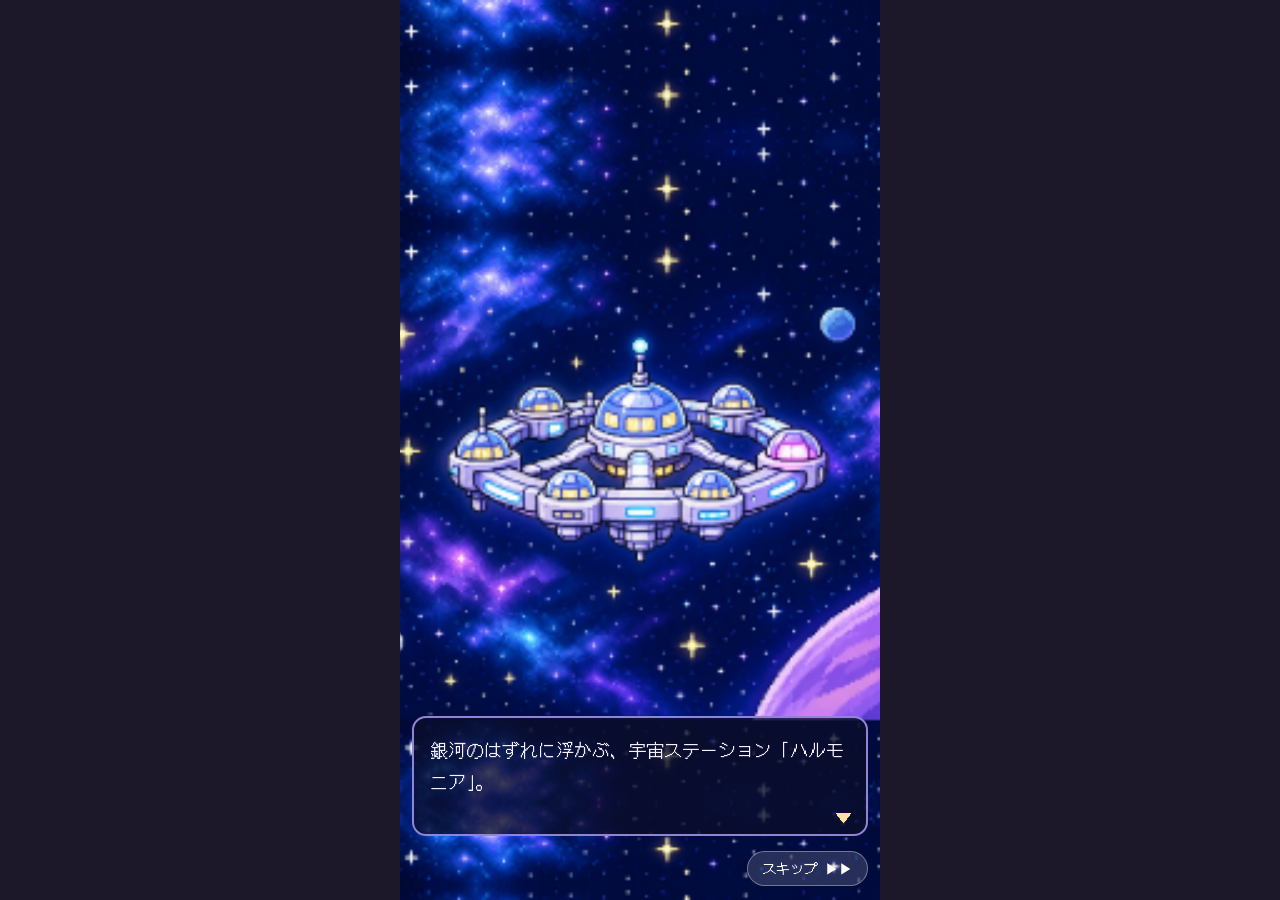
==== index.html @ c20d3474 "テストプレイの感想を反映：聞く候補ボタン、はじめての説明、文字サイズ切りかえ、ミケの割りこみを減らす、プルルの「ひと月前」を回収、真実の前に手がかりをふりかえる、エピソードに気づく合図とカルテ表示 C" ====
<!DOCTYPE html>
<html lang="ja">
<head>
<meta charset="UTF-8">
<meta name="viewport" content="width=device-width, initial-scale=1, viewport-fit=cover, interactive-widget=resizes-content">
<meta name="theme-color" content="#2b2340">
<meta name="apple-mobile-web-app-capable" content="yes">
<title>こころ診療所 ～ささやきカルテ～</title>
<meta name="description" content="宇宙ステーションの心療クリニックで、悩みをかかえた宇宙人の患者さんと、自分の言葉で会話して「隠している真実」を探すドット絵アドベンチャー。">
<meta property="og:type" content="website">
<meta property="og:url" content="https://shuheiyam89.github.io/kokoro-clinic/">
<meta property="og:title" content="こころ診療所 ～ささやきカルテ～">
<meta property="og:description" content="宇宙ステーションの心療クリニックで、悩みをかかえた宇宙人の患者さんと、自分の言葉で会話して「隠している真実」を探すドット絵アドベンチャー。">
<meta property="og:image" content="https://shuheiyam89.github.io/kokoro-clinic/img/share.png">
<meta name="twitter:card" content="summary_large_image">
<script>
// 古い版がブラウザに残っていたら、最新版を読み直す
(function () {
  var V = '36'; window.V = V;
  fetch('version.txt?t=' + Date.now(), { cache: 'no-store' }).then(function (r) { return r.text(); }).then(function (v) {
    v = v.trim();
    if (v && v !== V && sessionStorage.getItem('kokoro_reload') !== v) {
      sessionStorage.setItem('kokoro_reload', v);
      location.replace(location.pathname + '?v=' + v);
    }
  }).catch(function () {});
})();
</script>
<link rel="preconnect" href="https://fonts.googleapis.com">
<link href="https://fonts.googleapis.com/css2?family=DotGothic16&display=swap" rel="stylesheet">
<link rel="stylesheet" href="css/style.css?v=36">
</head>
<body>
<div id="app">

  <!-- タイトル -->
  <section id="scr-title" class="screen">
    <div class="title-art"><canvas id="cv-title"></canvas></div>
    <div class="title-box">
      <p class="title-sub">宇宙ステーションの</p>
      <h1><img class="logo" src="img/logo.png?v=36" alt="こころ診療所 ～ささやきカルテ～"></h1>
      <button class="btn big" id="btn-start">はじめる</button>
      <div class="title-links">
        <button class="btn ghost" id="btn-howto">あそびかた</button>
        <button class="btn ghost" id="btn-opening">オープニング</button>
        <button class="btn ghost music-btn">🎵 BGM</button>
        <button class="btn ghost" id="btn-records">🏆 記録</button>
        <button class="btn ghost" id="btn-feedback">📝 感想</button>
        <button class="btn ghost" id="btn-font">🔠 文字：ふつう</button>
      </div>
    </div>
  </section>

  <!-- オープニング -->
  <section id="scr-opening" class="screen active">
    <canvas id="cv-op"></canvas>
    <button class="skip" id="btn-skip">スキップ ▶▶</button>
    <div class="op-box" id="op-box"><canvas id="cv-op-nurse" width="168" height="168"></canvas><p id="op-text"></p><span class="op-next">▼</span></div>
  </section>

  <!-- 予約リスト -->
  <section id="scr-select" class="screen">
    <header class="bar"><button class="icon" id="btn-sel-back">←</button><h2>本日の予約</h2><button class="icon" id="btn-records2">🏆</button><button class="icon music-btn small">🎵</button></header>
    <p class="sel-lead">あなたはカウンセラー。今日も、悩みをかかえたお客様がやってくる。</p>
    <ul id="patient-list"></ul>
  </section>

  <!-- 診察 -->
  <section id="scr-session" class="screen">
    <header class="bar">
      <button class="icon" id="btn-quit">←</button>
      <div class="who"><b id="s-name"></b><small id="s-species"></small></div>
      <div class="meters" id="s-meters" title="タップで説明">
        <div class="mrow"><span class="lbl">信頼度</span><div class="trust" id="s-trust" aria-label="信頼度"></div></div>
        <div class="mrow"><span class="lbl">怒り</span><div class="anger" id="s-anger" aria-label="怒りメーター"><span class="ico">💢</span><span class="gauge"><i id="s-anger-fill"></i></span></div></div>
      </div>
    </header>
    <div class="stage">
      <canvas id="cv-scene"></canvas>
      <div class="phase-tag" id="phase-tag"></div>
      <div class="toast" id="toast"></div>
    </div>
    <div class="dialog" id="dialog">
      <div class="nametag" id="d-name"></div>
      <canvas id="cv-nurse" width="168" height="168"></canvas>
      <p id="d-text"></p>
      <span class="next" id="d-next">▼</span>
    </div>
    <div class="tools">
      <button class="tool" id="btn-karte">📋 カルテ<i id="karte-badge"></i></button>
      <button class="tool" id="btn-log">💬 ログ</button>
      <button class="tool hint" id="btn-hint" disabled>💡 ヒント</button>
      <button class="tool music-btn small">🎵</button>
    </div>
    <div class="chips" id="chips"></div>
    <form class="inputbar" id="form">
      <input id="inp" type="text" autocomplete="off" enterkeyhint="send" placeholder="（会話を聞いています…）" maxlength="80">
      <button class="btn send" id="btn-send" type="submit">送信</button>
    </form>
  </section>

  <!-- モーダル -->
  <div class="modal" id="modal"><div class="sheet"><div id="modal-body"></div><button class="btn" id="modal-close">とじる</button></div></div>

</div>
<script src="js/data-patients.js?v=36"></script>
<script src="js/data-flow.js?v=36"></script><script src="js/data-stage2.js?v=36"></script>
<script src="js/engine.js?v=36"></script>
<script src="js/story.js?v=36"></script>
<script src="js/ai.js?v=36"></script>
<script src="js/audio.js?v=36"></script>
<script src="js/pixel.js?v=36"></script>
<script src="js/paywall.js?v=36"></script>
<script src="js/ui.js?v=36"></script>
</body>
</html>
---- css/style.css ----
* { box-sizing: border-box; -webkit-tap-highlight-color: transparent; }
html, body { margin: 0; height: 100%; background: #1c1729; overflow: hidden; }
body { font-family: 'DotGothic16', 'Hiragino Kaku Gothic ProN', 'Yu Gothic', sans-serif; color: #fff8ec; }
#app { position: relative; max-width: 480px; margin: 0 auto; height: var(--app-h, 100dvh); background: #2b2340; overflow: hidden; }
canvas { display: block; }

.screen { position: absolute; inset: 0; display: none; flex-direction: column; padding-bottom: env(safe-area-inset-bottom); }
.screen.active { display: flex; }

.btn { font: inherit; border: 0; border-radius: 10px; padding: 12px 18px; background: #f3b660; color: #3a2414; font-size: 17px; box-shadow: 0 4px 0 #b57a33; cursor: pointer; }
.btn:active { transform: translateY(3px); box-shadow: 0 1px 0 #b57a33; }
.btn.big { font-size: 22px; padding: 14px 40px; }
.btn.ghost { background: transparent; color: #f6dcb6; box-shadow: none; text-decoration: underline; }
.btn:disabled { opacity: .45; }

/* タイトル */
.title-art { flex: 1; display: flex; align-items: flex-end; justify-content: center; overflow: hidden; }
.title-art canvas { width: 100%; }
.title-box { text-align: center; padding: 18px 16px 34px; background: linear-gradient(#2b2340, #3a2c55); }
.title-box h1 .logo { display: block; width: min(92vw, 400px); margin: 4px auto 14px; }
.title-box h1 { margin: 2px 0; font-size: 40px; color: #ffe0a6; letter-spacing: 4px; text-shadow: 0 3px 0 #b5654b; font-weight: normal; }
.title-sub { margin: 0; color: #c9b8f0; font-size: 15px; }
.title-sub2 { margin: 0 0 22px; color: #f6c1c9; font-size: 16px; }
.title-box .btn { display: block; margin: 10px auto 0; }

/* ヘッダー */
.bar { display: flex; align-items: center; gap: 8px; padding: 8px 10px; padding-top: max(8px, env(safe-area-inset-top)); background: #3a2c55; }
.bar h2 { flex: 1; margin: 0; font-size: 18px; font-weight: normal; text-align: center; }
.bar .icon { font: inherit; font-size: 20px; background: #54417a; color: #fff; border: 0; border-radius: 8px; width: 38px; height: 38px; }
.who { flex: 1; line-height: 1.15; }
.who b { font-weight: normal; font-size: 18px; color: #ffe0a6; }
.who small { display: block; font-size: 12px; color: #c9b8f0; }
.meters { display: flex; flex-direction: column; align-items: flex-end; gap: 3px; }
.mrow { display: flex; align-items: center; gap: 5px; }
.mrow .lbl { font-size: 11px; color: #c9b8f0; white-space: nowrap; }
.anger { display: flex; align-items: center; gap: 4px; }
.anger .ico { font-size: 13px; filter: grayscale(.6); transition: filter .3s; }
.anger .gauge { position: relative; width: 82px; height: 9px; background: #241a38; border: 2px solid #5d4d7c; border-radius: 3px; overflow: hidden; }
.anger .gauge i { position: absolute; left: 0; top: 0; bottom: 0; width: 0; background: linear-gradient(90deg, #ffb347, #ff4a3d); transition: width .5s; }
.anger .gauge::after { content: ''; position: absolute; inset: 0; background: repeating-linear-gradient(90deg, transparent 0 14px, #241a38 14px 16px); }
.anger.hot .ico { filter: none; }
.anger.danger .gauge { border-color: #ff4a3d; animation: dangerGlow .8s infinite alternate; }
.anger.up { animation: shake .4s; }
@keyframes dangerGlow { to { box-shadow: 0 0 8px #ff4a3d; } }
.trust { font-size: 17px; letter-spacing: 1px; color: #ff7c95; white-space: nowrap; }
.trust .off { color: #5d4d7c; }
.trust.pulse { animation: pulse .5s; }
.trust.down { animation: shake .4s; }
@keyframes pulse { 50% { transform: scale(1.25); } }
@keyframes shake { 25% { transform: translateX(-4px); } 75% { transform: translateX(4px); } }

/* 予約リスト */
.sel-lead { margin: 12px 16px 4px; font-size: 14px; color: #d8cdee; line-height: 1.6; }
#patient-list { list-style: none; margin: 0; padding: 8px 12px 20px; overflow-y: auto; flex: 1; }
#patient-list li { display: flex; gap: 12px; align-items: center; background: #fff6e6; color: #3a2a20; border-radius: 12px; padding: 10px; margin-bottom: 12px; position: relative; box-shadow: 0 4px 0 #c9b291; }
#patient-list li.locked { opacity: .5; filter: grayscale(1); }
#patient-list li canvas { width: 76px; height: 76px; border-radius: 12px; flex: none; }
#patient-list li.locked { filter: none; }
#patient-list li.locked .info { opacity: .6; }
#patient-list .info { flex: 1; font-size: 14px; line-height: 1.45; }
#patient-list .info b { font-size: 17px; font-weight: normal; }
#patient-list .info .stars { color: #e08a2e; }
#patient-list .stamp { position: absolute; right: 10px; top: 8px; border: 2px solid #d9443f; color: #d9443f; border-radius: 6px; padding: 0 6px; transform: rotate(-12deg); font-size: 14px; }

/* 診察 */
.stage { position: relative; background: #000; }
.stage canvas { width: 100%; }
.phase-tag { position: absolute; left: 8px; top: 8px; font-size: 12px; background: rgba(43,35,64,.85); padding: 3px 8px; border-radius: 6px; color: #ffe0a6; }
.phase-tag:empty { display: none; }
.phase-tag.counsel { background: #d9568a; color: #fff; }
.toast { position: absolute; left: 8px; right: 8px; bottom: 8px; background: rgba(255,246,230,.96); color: #3a2a20; border-radius: 8px; padding: 8px 10px; font-size: 13px; line-height: 1.4; opacity: 0; transform: translateY(8px); transition: .3s; pointer-events: none; }
.toast.show { opacity: 1; transform: none; }

.dialog { position: relative; flex: 1; min-height: 92px; margin: 8px 10px 0; background: #fffaf0; color: #33261f; border-radius: 12px; padding: 18px 14px 14px; box-shadow: 0 0 0 3px #e2c99f inset; overflow-y: auto; }
.nametag { position: absolute; left: 12px; top: -10px; background: #f3b660; color: #3a2414; padding: 1px 10px; border-radius: 6px; font-size: 14px; }
.nametag:empty { display: none; }
.dialog.nurse .nametag { background: #f39ab0; }
.dialog.narr .nametag { display: none; }
.dialog.narr p { color: #6b5a7e; }
#cv-nurse { display: none; float: left; width: 48px; height: 48px; margin: 0 10px 4px 0; border-radius: 8px; }
.dialog.nurse #cv-nurse { display: block; }
#d-text { margin: 0; font-size: 17px; line-height: 1.65; white-space: pre-wrap; }
.next { position: absolute; right: 12px; bottom: 6px; color: #d08a3a; animation: bob 1s infinite; display: none; }
.dialog.more .next { display: block; }
@keyframes bob { 50% { transform: translateY(3px); } }

.tools { display: flex; gap: 6px; padding: 8px 10px 0; }
.tool { font: inherit; flex: 1; border: 0; border-radius: 10px; padding: 9px 4px; background: #54417a; color: #fff; font-size: 14px; position: relative; }
.tool.truth { background: #c94f7c; flex: 1.4; }
.tool.truth:disabled { background: #4a3d63; color: #9c8fb8; }
.tool.truth.ready { animation: glow 1.6s infinite; }
@keyframes glow { 50% { box-shadow: 0 0 12px #ff9ac0; } }
.tool i { position: absolute; top: -4px; right: -2px; background: #ff5a6e; border-radius: 9px; font-style: normal; font-size: 11px; padding: 0 5px; display: none; }
.tool i.on { display: block; }

.inputbar { display: flex; gap: 6px; padding: 8px 10px 10px; }
.inputbar input { flex: 1; min-width: 0; font: inherit; font-size: 16px; padding: 12px; border-radius: 10px; border: 2px solid #6f5c96; background: #fffaf0; color: #33261f; }
.inputbar input:focus { outline: none; border-color: #f3b660; }
.inputbar.diagnose input { border-color: #ff7aa8; background: #fff0f5; }
.inputbar.counsel input { border-color: #ffb36b; background: #fff6ea; }
.btn.send { padding: 0 16px; font-size: 16px; }

/* モーダル */
.modal { position: absolute; inset: 0; background: rgba(15,10,25,.7); display: none; align-items: flex-end; z-index: 10; }
.modal.open { display: flex; }
.sheet { width: 100%; max-height: 85%; background: #fff6e6; color: #33261f; border-radius: 16px 16px 0 0; padding: 18px 16px calc(16px + env(safe-area-inset-bottom)); display: flex; flex-direction: column; }
#modal-body { overflow-y: auto; flex: 1; margin-bottom: 12px; font-size: 15px; line-height: 1.7; }
#modal-body h3 { margin: 0 0 8px; font-weight: normal; font-size: 20px; color: #7a4a2a; }
#modal-body h4 { margin: 14px 0 4px; font-weight: normal; color: #c94f7c; }
.karte { width: 100%; border-collapse: collapse; font-size: 14px; }
.karte th { text-align: left; white-space: nowrap; color: #7a5a3a; font-weight: normal; padding: 5px 8px 5px 0; vertical-align: top; border-bottom: 1px dashed #d8c3a0; }
.karte td { padding: 5px 0; border-bottom: 1px dashed #d8c3a0; }
.clues { margin: 0; padding-left: 0; list-style: none; }
.clues li { background: #fff; border-left: 4px solid #f3b660; padding: 6px 8px; margin: 6px 0; border-radius: 4px; font-size: 14px; }
.clues li.new { border-color: #ff5a6e; background: #fff0f2; }
.log p { margin: 4px 0; font-size: 14px; }
.log .me { color: #2f6fb0; }
.log .narr { color: #8a7a9a; }
.log .nurse { color: #c94f7c; }
.howto li { margin-bottom: 6px; }
.result { text-align: center; }
.result .big { font-size: 26px; color: #c94f7c; margin: 6px 0; }

/* キーボードが出ているとき：キャラの顔まわりだけ残して画面を詰める */
#app.kb .stage canvas { height: calc(var(--app-h) * .28); object-fit: cover; object-position: 50% 38%; }
#app.kb .tools { display: none; }
#app.kb .dialog { min-height: 70px; }
#app.kb .title-art, #app.kb .sel-lead { display: none; }

/* 縦長スマホ：背景を縦いっぱいに広げ、キャラを大きく見せる */
#scr-session .stage { flex: 1 1 auto; min-height: 0; overflow: hidden; }
#scr-session .stage canvas { width: 100%; height: 100%; object-fit: cover; object-position: 50% 60%; }
#scr-session .dialog { flex: none; height: 148px; }
#app.kb #scr-session .stage canvas { height: 100%; object-position: 50% 40%; }
#app.kb #scr-session .dialog { height: 104px; }
.nametag { top: 6px; }
.dialog { padding-top: 30px; }
.dialog.narr { padding-top: 16px; }

/* ---- 台本進行・BGM・オープニング ---- */
.title-links { display: flex; justify-content: center; gap: 4px; flex-wrap: wrap; margin-top: 6px; }
.title-links .btn { margin: 0; padding: 8px 10px; font-size: 15px; }
.music-btn.off { opacity: .45; text-decoration: line-through; }
.bar .icon.small { font-size: 16px; }
.tool.small { flex: 0 0 48px; }
.tool.hint { background: #3f7a6a; }
.tool.hint:disabled { background: #4a3d63; color: #9c8fb8; }
.dialog.me .nametag { background: #7fc6f0; color: #1f2347; }
.dialog.think { background: #f1edff; box-shadow: 0 0 0 3px #b9a8f0 inset; }
.dialog.think .nametag { background: #8f74d8; color: #fff; }
.dialog.think p { color: #4a3a7a; }
.inputbar.wait input { border-color: #f3b660; animation: inglow 1.4s infinite; }
@keyframes inglow { 50% { box-shadow: 0 0 10px #f3b66099; } }
.inputbar input:disabled { opacity: .6; }

#scr-opening { background: #0b0d2a; }
#cv-op { width: 100%; height: 100%; object-fit: cover; position: absolute; inset: 0; }
.skip { position: absolute; right: 10px; top: max(10px, env(safe-area-inset-top)); z-index: 2; font: inherit; font-size: 14px; background: rgba(255,255,255,.15); color: #fff; border: 1px solid rgba(255,255,255,.35); border-radius: 20px; padding: 6px 14px; }
.op-box { position: absolute; left: 12px; right: 12px; bottom: calc(24px + env(safe-area-inset-bottom)); min-height: 120px; background: rgba(11,13,42,.78); border: 2px solid #8f84d6; border-radius: 14px; padding: 16px 16px 22px; }
.op-box p { margin: 0; font-size: 18px; line-height: 1.75; color: #f4f0ff; white-space: pre-wrap; }
.op-box.nurse { border-color: #f39ab0; }
.op-box.nurse p::before { content: '看護師ミケ：'; color: #f9b8c8; }
#cv-op-nurse { display: none; float: left; width: 56px; height: 56px; margin: 0 12px 4px 0; border-radius: 10px; }
.op-box.nurse #cv-op-nurse { display: block; }
.op-next { position: absolute; right: 14px; bottom: 6px; color: #ffe0a6; animation: bob 1s infinite; }
/* スキップは右下 */
.skip { top: auto; bottom: calc(14px + env(safe-area-inset-bottom)); right: 12px; }
.op-box { bottom: calc(64px + env(safe-area-inset-bottom)); }
#modal-body .result.gameover h3 { color: #e0413a; letter-spacing: 4px; font-size: 26px; }
/* 大事なフレーズは赤字 */
em.key { font-style: normal; color: #d8322a; font-weight: bold; }
.dialog.narr em.key { color: #d8322a; }
.result .route { color: #7a4a2a; background: #fff1d6; border-radius: 10px; padding: 8px; line-height: 1.6; }
.result .route small { color: #9a7a5a; }

/* テストプレイの感想 */
.fb h3 { text-align: center; }
.fb-lead { margin: 0 0 8px; font-size: 14px; color: #6b5a7e; }
.fb-stars { display: flex; justify-content: center; gap: 6px; margin: 4px 0 10px; }
.fb-stars button { font: inherit; font-size: 30px; line-height: 1; background: none; border: 0; color: #f0a830; padding: 2px 4px; }
#fb-text { width: 100%; box-sizing: border-box; font: inherit; font-size: 16px; padding: 10px; border: 2px solid #e2c99f; border-radius: 10px; background: #fffdf8; resize: vertical; }
#fb-send { display: block; margin: 10px auto 4px; }
.fb-note { font-size: 12px; color: #9a8a7a; margin: 4px 0; text-align: center; }
#fb-msg { text-align: center; color: #c94f7c; margin: 4px 0; min-height: 1em; }
.fb-row { text-align: center; margin: 10px 0 0; }

/* メーターはタップで説明 */
.meters { cursor: pointer; }
/* スコア */
.score { margin: 8px auto; padding: 8px 10px; background: #fff1d6; border-radius: 10px; color: #7a4a2a; max-width: 320px; }
.score b { font-size: 28px; color: #c94f7c; }
.score em { font-style: normal; color: #e0413a; font-size: 13px; }
.score table { width: 100%; margin-top: 6px; font-size: 13px; border-collapse: collapse; }
.score td { padding: 1px 4px; } .score td:last-child { text-align: right; }
.rank { display: inline-block; width: 34px; height: 34px; line-height: 34px; border-radius: 50%; color: #fff; font-size: 20px; text-align: center; margin-right: 6px; vertical-align: middle; }
.rank.rS { background: #e8a91a; } .rank.rA { background: #e0607c; } .rank.rB { background: #6c8be0; } .rank.rC { background: #8a8a9a; }
/* 記録 */
.rec { padding: 8px 4px; border-bottom: 1px dashed #e2c99f; color: #5a3a2a; }
.rec b { font-size: 17px; margin-right: 6px; } .rec .pts { font-size: 18px; color: #c94f7c; }
.rec.locked span { color: #a89a8a; font-size: 13px; margin-left: 6px; }
.rec .ends { margin: 4px 0 2px; font-size: 12px; } .rec .end { display: inline-block; margin-right: 6px; color: #b8a898; } .rec .end.got { color: #d88a1a; }
.rec small { color: #9a8a7a; }
.rec-sum { text-align: center; font-size: 16px; color: #5a3a2a; margin: 10px 0 2px; } .rec-sum b { font-size: 24px; color: #c94f7c; }
.rec-note { font-size: 12px; color: #9a8a7a; text-align: center; }
/* シェア */
.share { text-align: center; } .share img { width: 100%; border-radius: 8px; }
.share-note { font-size: 12px; color: #9a8a7a; margin: 4px 0 8px; }
.share .btn { display: block; margin: 6px auto; width: 80%; text-decoration: none; box-sizing: border-box; }
.fb-mail { text-align: center; font-size: 13px; color: #7a6a5a; margin: 10px 0 2px; line-height: 1.6; }
.fb-mail a, #modal-body a[href^="mailto"] { color: #c94f7c; word-break: break-all; }

/* 開放画面（課金ゲート。Play版だけ） */
#patient-list li.locked.paid { opacity: .85; cursor: pointer; }
#patient-list li.locked.paid .info { opacity: 1; color: #7a4a2a; }
.result.paywall .pw-points { text-align: left; margin: 8px auto; padding-left: 1.2em; line-height: 1.7; max-width: 320px; }
.result.paywall #pw-msg { color: #e0413a; font-size: 13px; min-height: 1em; }

/* ---- 候補ボタン ---- */
.chips { display: none; gap: 6px; padding: 8px 10px 0; overflow-x: auto; white-space: nowrap; -webkit-overflow-scrolling: touch; scrollbar-width: none; }
.chips::-webkit-scrollbar { display: none; }
.chips.on { display: flex; }
.chip { font: inherit; flex: none; border: 0; border-radius: 16px; padding: 7px 12px; background: #fff3dc; color: #4a3424; font-size: 14px; box-shadow: 0 2px 0 #c9a56f; cursor: pointer; }
.chip.word { background: #ffe3ea; color: #a8335e; box-shadow: 0 2px 0 #e59ab3; }
.chip.rec { background: #ffd98a; }
.chip:active { transform: translateY(2px); box-shadow: none; }
#app.kb .chips { display: none; }
/* ---- はじめての説明・カルテのエピソード ---- */
.tut { list-style: none; padding: 0; margin: 0; }
.tut li { display: flex; gap: 10px; align-items: flex-start; margin: 0 0 10px; }
.tut .ti { font-size: 22px; line-height: 1.3; flex: none; width: 30px; text-align: center; }
.tut-note { font-size: 13px; color: #7a6a5a; }
.eps { list-style: none; padding: 0; margin: 4px 0; display: flex; flex-wrap: wrap; gap: 6px; }
.eps li { background: #eee6f7; color: #8a7aa8; border-radius: 6px; padding: 4px 10px; font-size: 14px; }
.eps li.got { background: #fff0c9; color: #8a5a1a; }
.ep-tip { font-size: 13px; color: #7a6a5a; margin: 4px 0 0; }
/* ---- 文字を大きく ---- */
body.bigtext #d-text { font-size: 20px; line-height: 1.6; }
body.bigtext #scr-session .dialog { height: 178px; }
body.bigtext .chip { font-size: 17px; padding: 9px 14px; }
body.bigtext .inputbar input { font-size: 18px; }
body.bigtext .tool { font-size: 16px; }
body.bigtext #modal-body { font-size: 17px; }
body.bigtext .karte, body.bigtext .clues li { font-size: 16px; }
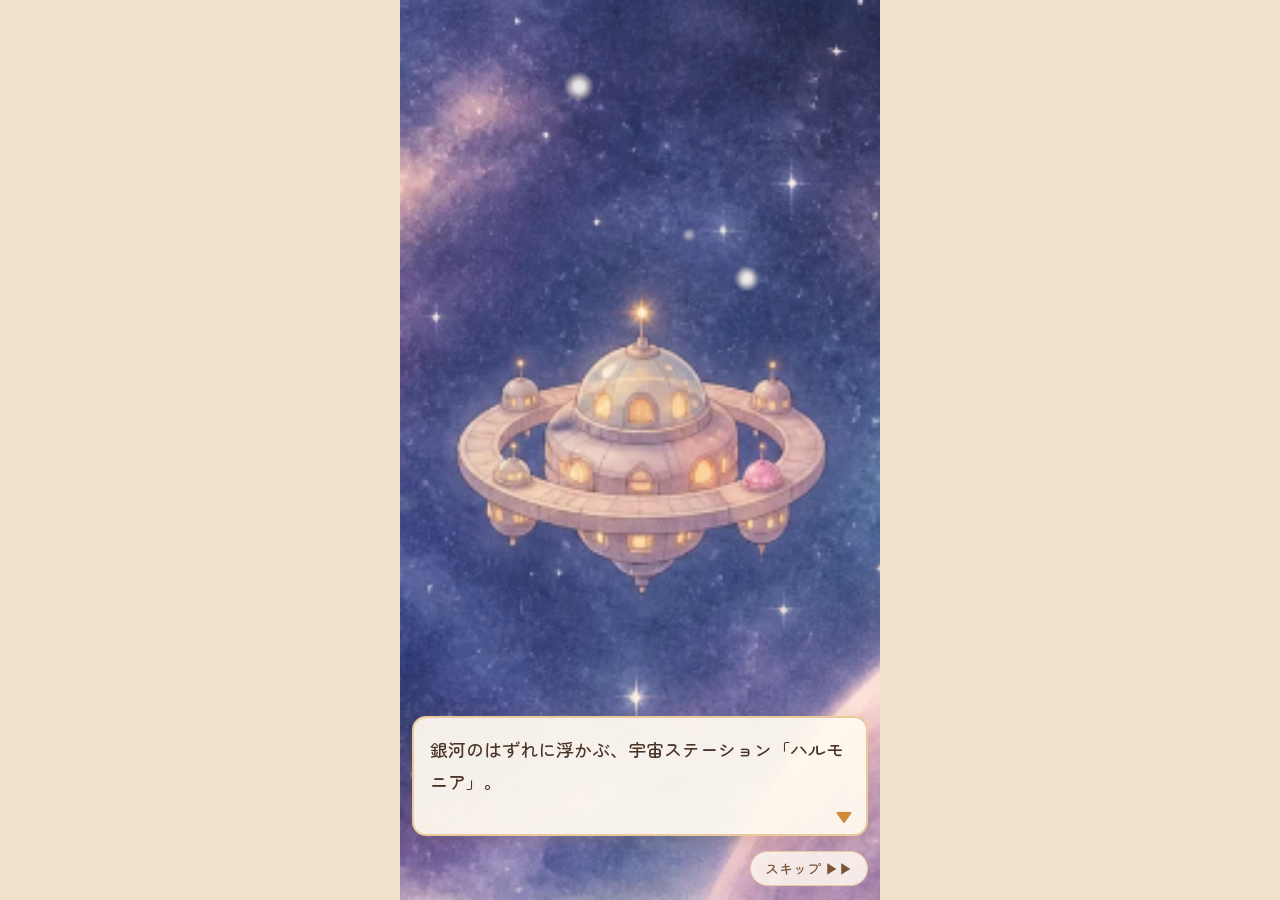
==== commit 25d51e4f: "水彩リスタイルの絵をゲームに反映 - tools/make-art-restyle.py: 市松模様の背景を外側からたどって消し（白いローブ・白い毛は残す）、表情シート・まばたき・品物・エフェクトを切" ====
--- a/index.html
+++ b/index.html
@@ -3,7 +3,7 @@
 <head>
 <meta charset="UTF-8">
 <meta name="viewport" content="width=device-width, initial-scale=1, viewport-fit=cover, interactive-widget=resizes-content">
-<meta name="theme-color" content="#2b2340">
+<meta name="theme-color" content="#fbf3e6">
 <meta name="apple-mobile-web-app-capable" content="yes">
 <title>こころ診療所 ～ささやきカルテ～</title>
 <meta name="description" content="宇宙ステーションの心療クリニックで、悩みをかかえた宇宙人の患者さんと、自分の言葉で会話して「隠している真実」を探すドット絵アドベンチャー。">
@@ -16,7 +16,7 @@
 <script>
 // 古い版がブラウザに残っていたら、最新版を読み直す
 (function () {
-  var V = '36'; window.V = V;
+  var V = '37'; window.V = V;
   fetch('version.txt?t=' + Date.now(), { cache: 'no-store' }).then(function (r) { return r.text(); }).then(function (v) {
     v = v.trim();
     if (v && v !== V && sessionStorage.getItem('kokoro_reload') !== v) {
@@ -27,8 +27,8 @@
 })();
 </script>
 <link rel="preconnect" href="https://fonts.googleapis.com">
-<link href="https://fonts.googleapis.com/css2?family=DotGothic16&display=swap" rel="stylesheet">
-<link rel="stylesheet" href="css/style.css?v=36">
+<link href="https://fonts.googleapis.com/css2?family=Zen+Maru+Gothic:wght@500;700&display=swap" rel="stylesheet">
+<link rel="stylesheet" href="css/style.css?v=37">
 </head>
 <body>
 <div id="app">
@@ -38,7 +38,7 @@
     <div class="title-art"><canvas id="cv-title"></canvas></div>
     <div class="title-box">
       <p class="title-sub">宇宙ステーションの</p>
-      <h1><img class="logo" src="img/logo.png?v=36" alt="こころ診療所 ～ささやきカルテ～"></h1>
+      <h1><img class="logo" src="img/logo.png?v=37" alt="こころ診療所 ～ささやきカルテ～"></h1>
       <button class="btn big" id="btn-start">はじめる</button>
       <div class="title-links">
         <button class="btn ghost" id="btn-howto">あそびかた</button>
@@ -103,14 +103,14 @@
   <div class="modal" id="modal"><div class="sheet"><div id="modal-body"></div><button class="btn" id="modal-close">とじる</button></div></div>
 
 </div>
-<script src="js/data-patients.js?v=36"></script>
-<script src="js/data-flow.js?v=36"></script><script src="js/data-stage2.js?v=36"></script>
-<script src="js/engine.js?v=36"></script>
-<script src="js/story.js?v=36"></script>
-<script src="js/ai.js?v=36"></script>
-<script src="js/audio.js?v=36"></script>
-<script src="js/pixel.js?v=36"></script>
-<script src="js/paywall.js?v=36"></script>
-<script src="js/ui.js?v=36"></script>
+<script src="js/data-patients.js?v=37"></script>
+<script src="js/data-flow.js?v=37"></script><script src="js/data-stage2.js?v=37"></script>
+<script src="js/engine.js?v=37"></script>
+<script src="js/story.js?v=37"></script>
+<script src="js/ai.js?v=37"></script>
+<script src="js/audio.js?v=37"></script>
+<script src="js/pixel.js?v=37"></script>
+<script src="js/paywall.js?v=37"></script>
+<script src="js/ui.js?v=37"></script>
 </body>
 </html>
--- a/css/style.css
+++ b/css/style.css
@@ -1,82 +1,82 @@
 * { box-sizing: border-box; -webkit-tap-highlight-color: transparent; }
-html, body { margin: 0; height: 100%; background: #1c1729; overflow: hidden; }
-body { font-family: 'DotGothic16', 'Hiragino Kaku Gothic ProN', 'Yu Gothic', sans-serif; color: #fff8ec; }
-#app { position: relative; max-width: 480px; margin: 0 auto; height: var(--app-h, 100dvh); background: #2b2340; overflow: hidden; }
+html, body { margin: 0; height: 100%; background: #f1e2cc; overflow: hidden; }
+body { font-family: 'Zen Maru Gothic', 'Hiragino Maru Gothic ProN', 'Hiragino Kaku Gothic ProN', 'Yu Gothic', sans-serif; font-weight: 500; color: #4a3428; }
+#app { position: relative; max-width: 480px; margin: 0 auto; height: var(--app-h, 100dvh); background: #fbf3e6 url(../img/paper.webp) center / cover; overflow: hidden; }
 canvas { display: block; }
 
 .screen { position: absolute; inset: 0; display: none; flex-direction: column; padding-bottom: env(safe-area-inset-bottom); }
 .screen.active { display: flex; }
 
-.btn { font: inherit; border: 0; border-radius: 10px; padding: 12px 18px; background: #f3b660; color: #3a2414; font-size: 17px; box-shadow: 0 4px 0 #b57a33; cursor: pointer; }
-.btn:active { transform: translateY(3px); box-shadow: 0 1px 0 #b57a33; }
+.btn { font: inherit; font-weight: 700; border: 0; border-radius: 999px; padding: 12px 22px; background: #f5ac6a; color: #4a2a14; font-size: 17px; box-shadow: 0 4px 0 #d58a4d; cursor: pointer; }
+.btn:active { transform: translateY(3px); box-shadow: 0 1px 0 #d58a4d; }
 .btn.big { font-size: 22px; padding: 14px 40px; }
-.btn.ghost { background: transparent; color: #f6dcb6; box-shadow: none; text-decoration: underline; }
+.btn.ghost { background: transparent; color: #9a6a44; box-shadow: none; text-decoration: underline; }
 .btn:disabled { opacity: .45; }
 
 /* タイトル */
 .title-art { flex: 1; display: flex; align-items: flex-end; justify-content: center; overflow: hidden; }
 .title-art canvas { width: 100%; }
-.title-box { text-align: center; padding: 18px 16px 34px; background: linear-gradient(#2b2340, #3a2c55); }
+.title-box { text-align: center; padding: 18px 16px 34px; background: linear-gradient(rgba(251,243,230,0), rgba(251,243,230,.92) 22%); }
 .title-box h1 .logo { display: block; width: min(92vw, 400px); margin: 4px auto 14px; }
 .title-box h1 { margin: 2px 0; font-size: 40px; color: #ffe0a6; letter-spacing: 4px; text-shadow: 0 3px 0 #b5654b; font-weight: normal; }
-.title-sub { margin: 0; color: #c9b8f0; font-size: 15px; }
-.title-sub2 { margin: 0 0 22px; color: #f6c1c9; font-size: 16px; }
+.title-sub { margin: 0; color: #7a6352; font-size: 15px; }
+.title-sub2 { margin: 0 0 22px; color: #d0607e; font-size: 16px; }
 .title-box .btn { display: block; margin: 10px auto 0; }
 
 /* ヘッダー */
-.bar { display: flex; align-items: center; gap: 8px; padding: 8px 10px; padding-top: max(8px, env(safe-area-inset-top)); background: #3a2c55; }
+.bar { display: flex; align-items: center; gap: 8px; padding: 8px 10px; padding-top: max(8px, env(safe-area-inset-top)); background: rgba(255,233,206,.95); box-shadow: 0 2px 0 #f0d3ae; }
 .bar h2 { flex: 1; margin: 0; font-size: 18px; font-weight: normal; text-align: center; }
-.bar .icon { font: inherit; font-size: 20px; background: #54417a; color: #fff; border: 0; border-radius: 8px; width: 38px; height: 38px; }
+.bar .icon { font: inherit; font-size: 20px; background: #cdeadb; color: #2f5a4c; border: 0; border-radius: 8px; width: 38px; height: 38px; }
 .who { flex: 1; line-height: 1.15; }
-.who b { font-weight: normal; font-size: 18px; color: #ffe0a6; }
-.who small { display: block; font-size: 12px; color: #c9b8f0; }
+.who b { font-weight: 700; font-size: 18px; color: #b8612f; }
+.who small { display: block; font-size: 12px; color: #8a6f5c; }
 .meters { display: flex; flex-direction: column; align-items: flex-end; gap: 3px; }
 .mrow { display: flex; align-items: center; gap: 5px; }
-.mrow .lbl { font-size: 11px; color: #c9b8f0; white-space: nowrap; }
+.mrow .lbl { font-size: 11px; color: #8a6f5c; white-space: nowrap; }
 .anger { display: flex; align-items: center; gap: 4px; }
 .anger .ico { font-size: 13px; filter: grayscale(.6); transition: filter .3s; }
-.anger .gauge { position: relative; width: 82px; height: 9px; background: #241a38; border: 2px solid #5d4d7c; border-radius: 3px; overflow: hidden; }
+.anger .gauge { position: relative; width: 82px; height: 9px; background: #f6e7d6; border: 2px solid #dcbc98; border-radius: 3px; overflow: hidden; }
 .anger .gauge i { position: absolute; left: 0; top: 0; bottom: 0; width: 0; background: linear-gradient(90deg, #ffb347, #ff4a3d); transition: width .5s; }
-.anger .gauge::after { content: ''; position: absolute; inset: 0; background: repeating-linear-gradient(90deg, transparent 0 14px, #241a38 14px 16px); }
+.anger .gauge::after { content: ''; position: absolute; inset: 0; background: repeating-linear-gradient(90deg, transparent 0 14px, #f6e7d6 14px 16px); }
 .anger.hot .ico { filter: none; }
 .anger.danger .gauge { border-color: #ff4a3d; animation: dangerGlow .8s infinite alternate; }
 .anger.up { animation: shake .4s; }
 @keyframes dangerGlow { to { box-shadow: 0 0 8px #ff4a3d; } }
 .trust { font-size: 17px; letter-spacing: 1px; color: #ff7c95; white-space: nowrap; }
-.trust .off { color: #5d4d7c; }
+.trust .off { color: #e6d3c0; }
 .trust.pulse { animation: pulse .5s; }
 .trust.down { animation: shake .4s; }
 @keyframes pulse { 50% { transform: scale(1.25); } }
 @keyframes shake { 25% { transform: translateX(-4px); } 75% { transform: translateX(4px); } }
 
 /* 予約リスト */
-.sel-lead { margin: 12px 16px 4px; font-size: 14px; color: #d8cdee; line-height: 1.6; }
+.sel-lead { margin: 12px 16px 4px; font-size: 14px; color: #6b5444; line-height: 1.6; }
 #patient-list { list-style: none; margin: 0; padding: 8px 12px 20px; overflow-y: auto; flex: 1; }
-#patient-list li { display: flex; gap: 12px; align-items: center; background: #fff6e6; color: #3a2a20; border-radius: 12px; padding: 10px; margin-bottom: 12px; position: relative; box-shadow: 0 4px 0 #c9b291; }
+#patient-list li { display: flex; gap: 12px; align-items: center; background: #fffaf2; color: #3a2a20; border-radius: 16px; padding: 10px; margin-bottom: 12px; position: relative; box-shadow: 0 3px 0 #ecd3b2, 0 6px 14px rgba(160,110,60,.12); }
 #patient-list li.locked { opacity: .5; filter: grayscale(1); }
 #patient-list li canvas { width: 76px; height: 76px; border-radius: 12px; flex: none; }
 #patient-list li.locked { filter: none; }
 #patient-list li.locked .info { opacity: .6; }
 #patient-list .info { flex: 1; font-size: 14px; line-height: 1.45; }
-#patient-list .info b { font-size: 17px; font-weight: normal; }
+#patient-list .info b { font-size: 17px; font-weight: 700; }
 #patient-list .info .stars { color: #e08a2e; }
 #patient-list .stamp { position: absolute; right: 10px; top: 8px; border: 2px solid #d9443f; color: #d9443f; border-radius: 6px; padding: 0 6px; transform: rotate(-12deg); font-size: 14px; }
 
 /* 診察 */
-.stage { position: relative; background: #000; }
+.stage { position: relative; background: #fbf3e6; }
 .stage canvas { width: 100%; }
-.phase-tag { position: absolute; left: 8px; top: 8px; font-size: 12px; background: rgba(43,35,64,.85); padding: 3px 8px; border-radius: 6px; color: #ffe0a6; }
+.phase-tag { position: absolute; left: 8px; top: 8px; font-size: 12px; background: rgba(255,248,236,.92); padding: 3px 10px; border-radius: 999px; color: #8a4f2a; box-shadow: 0 1px 4px rgba(120,80,40,.2); }
 .phase-tag:empty { display: none; }
 .phase-tag.counsel { background: #d9568a; color: #fff; }
 .toast { position: absolute; left: 8px; right: 8px; bottom: 8px; background: rgba(255,246,230,.96); color: #3a2a20; border-radius: 8px; padding: 8px 10px; font-size: 13px; line-height: 1.4; opacity: 0; transform: translateY(8px); transition: .3s; pointer-events: none; }
 .toast.show { opacity: 1; transform: none; }
 
 .dialog { position: relative; flex: 1; min-height: 92px; margin: 8px 10px 0; background: #fffaf0; color: #33261f; border-radius: 12px; padding: 18px 14px 14px; box-shadow: 0 0 0 3px #e2c99f inset; overflow-y: auto; }
-.nametag { position: absolute; left: 12px; top: -10px; background: #f3b660; color: #3a2414; padding: 1px 10px; border-radius: 6px; font-size: 14px; }
+.nametag { position: absolute; left: 12px; top: -10px; background: #f5ac6a; font-weight: 700; color: #3a2414; padding: 1px 10px; border-radius: 6px; font-size: 14px; }
 .nametag:empty { display: none; }
 .dialog.nurse .nametag { background: #f39ab0; }
 .dialog.narr .nametag { display: none; }
-.dialog.narr p { color: #6b5a7e; }
+.dialog.narr p { color: #7a6656; }
 #cv-nurse { display: none; float: left; width: 48px; height: 48px; margin: 0 10px 4px 0; border-radius: 8px; }
 .dialog.nurse #cv-nurse { display: block; }
 #d-text { margin: 0; font-size: 17px; line-height: 1.65; white-space: pre-wrap; }
@@ -85,27 +85,27 @@
 @keyframes bob { 50% { transform: translateY(3px); } }
 
 .tools { display: flex; gap: 6px; padding: 8px 10px 0; }
-.tool { font: inherit; flex: 1; border: 0; border-radius: 10px; padding: 9px 4px; background: #54417a; color: #fff; font-size: 14px; position: relative; }
-.tool.truth { background: #c94f7c; flex: 1.4; }
-.tool.truth:disabled { background: #4a3d63; color: #9c8fb8; }
+.tool { font: inherit; flex: 1; border: 0; border-radius: 12px; padding: 9px 4px; background: #cdeadb; color: #2f5a4c; box-shadow: 0 2px 0 #9fcdb8; font-size: 14px; position: relative; }
+.tool.truth { background: #e2789a; color: #fff; box-shadow: 0 2px 0 #c0577a; flex: 1.4; }
+.tool.truth:disabled { background: #eee2d6; color: #b09f8f; box-shadow: none; }
 .tool.truth.ready { animation: glow 1.6s infinite; }
 @keyframes glow { 50% { box-shadow: 0 0 12px #ff9ac0; } }
 .tool i { position: absolute; top: -4px; right: -2px; background: #ff5a6e; border-radius: 9px; font-style: normal; font-size: 11px; padding: 0 5px; display: none; }
 .tool i.on { display: block; }
 
 .inputbar { display: flex; gap: 6px; padding: 8px 10px 10px; }
-.inputbar input { flex: 1; min-width: 0; font: inherit; font-size: 16px; padding: 12px; border-radius: 10px; border: 2px solid #6f5c96; background: #fffaf0; color: #33261f; }
+.inputbar input { flex: 1; min-width: 0; font: inherit; font-size: 16px; padding: 12px; border-radius: 12px; border: 2px solid #e2c49c; background: #fffdf8; color: #33261f; }
 .inputbar input:focus { outline: none; border-color: #f3b660; }
 .inputbar.diagnose input { border-color: #ff7aa8; background: #fff0f5; }
 .inputbar.counsel input { border-color: #ffb36b; background: #fff6ea; }
 .btn.send { padding: 0 16px; font-size: 16px; }
 
 /* モーダル */
-.modal { position: absolute; inset: 0; background: rgba(15,10,25,.7); display: none; align-items: flex-end; z-index: 10; }
+.modal { position: absolute; inset: 0; background: rgba(90,60,40,.42); display: none; align-items: flex-end; z-index: 10; }
 .modal.open { display: flex; }
 .sheet { width: 100%; max-height: 85%; background: #fff6e6; color: #33261f; border-radius: 16px 16px 0 0; padding: 18px 16px calc(16px + env(safe-area-inset-bottom)); display: flex; flex-direction: column; }
 #modal-body { overflow-y: auto; flex: 1; margin-bottom: 12px; font-size: 15px; line-height: 1.7; }
-#modal-body h3 { margin: 0 0 8px; font-weight: normal; font-size: 20px; color: #7a4a2a; }
+#modal-body h3 { margin: 0 0 8px; font-weight: 700; font-size: 20px; color: #7a4a2a; }
 #modal-body h4 { margin: 14px 0 4px; font-weight: normal; color: #c94f7c; }
 .karte { width: 100%; border-collapse: collapse; font-size: 14px; }
 .karte th { text-align: left; white-space: nowrap; color: #7a5a3a; font-weight: normal; padding: 5px 8px 5px 0; vertical-align: top; border-bottom: 1px dashed #d8c3a0; }
@@ -115,7 +115,7 @@
 .clues li.new { border-color: #ff5a6e; background: #fff0f2; }
 .log p { margin: 4px 0; font-size: 14px; }
 .log .me { color: #2f6fb0; }
-.log .narr { color: #8a7a9a; }
+.log .narr { color: #8a7a6a; }
 .log .nurse { color: #c94f7c; }
 .howto li { margin-bottom: 6px; }
 .result { text-align: center; }
@@ -143,8 +143,8 @@
 .music-btn.off { opacity: .45; text-decoration: line-through; }
 .bar .icon.small { font-size: 16px; }
 .tool.small { flex: 0 0 48px; }
-.tool.hint { background: #3f7a6a; }
-.tool.hint:disabled { background: #4a3d63; color: #9c8fb8; }
+.tool.hint { background: #7cc3a8; color: #fff; box-shadow: 0 2px 0 #5aa58a; }
+.tool.hint:disabled { background: #eee2d6; color: #b09f8f; box-shadow: none; }
 .dialog.me .nametag { background: #7fc6f0; color: #1f2347; }
 .dialog.think { background: #f1edff; box-shadow: 0 0 0 3px #b9a8f0 inset; }
 .dialog.think .nametag { background: #8f74d8; color: #fff; }
@@ -153,16 +153,16 @@
 @keyframes inglow { 50% { box-shadow: 0 0 10px #f3b66099; } }
 .inputbar input:disabled { opacity: .6; }
 
-#scr-opening { background: #0b0d2a; }
+#scr-opening { background: #fbf3e6; }
 #cv-op { width: 100%; height: 100%; object-fit: cover; position: absolute; inset: 0; }
-.skip { position: absolute; right: 10px; top: max(10px, env(safe-area-inset-top)); z-index: 2; font: inherit; font-size: 14px; background: rgba(255,255,255,.15); color: #fff; border: 1px solid rgba(255,255,255,.35); border-radius: 20px; padding: 6px 14px; }
-.op-box { position: absolute; left: 12px; right: 12px; bottom: calc(24px + env(safe-area-inset-bottom)); min-height: 120px; background: rgba(11,13,42,.78); border: 2px solid #8f84d6; border-radius: 14px; padding: 16px 16px 22px; }
-.op-box p { margin: 0; font-size: 18px; line-height: 1.75; color: #f4f0ff; white-space: pre-wrap; }
+.skip { position: absolute; right: 10px; top: max(10px, env(safe-area-inset-top)); z-index: 2; font: inherit; font-size: 14px; background: rgba(255,250,240,.85); color: #7a5236; border: 1px solid #e8c9a0; border-radius: 20px; padding: 6px 14px; }
+.op-box { position: absolute; left: 12px; right: 12px; bottom: calc(24px + env(safe-area-inset-bottom)); min-height: 120px; background: rgba(255,250,240,.94); border: 2px solid #ecc99d; box-shadow: 0 6px 18px rgba(140,90,50,.18); border-radius: 14px; padding: 16px 16px 22px; }
+.op-box p { margin: 0; font-size: 18px; line-height: 1.75; color: #4a3428; white-space: pre-wrap; }
 .op-box.nurse { border-color: #f39ab0; }
-.op-box.nurse p::before { content: '看護師ミケ：'; color: #f9b8c8; }
+.op-box.nurse p::before { content: '看護師ミケ：'; color: #d0607e; font-weight: 700; }
 #cv-op-nurse { display: none; float: left; width: 56px; height: 56px; margin: 0 12px 4px 0; border-radius: 10px; }
 .op-box.nurse #cv-op-nurse { display: block; }
-.op-next { position: absolute; right: 14px; bottom: 6px; color: #ffe0a6; animation: bob 1s infinite; }
+.op-next { position: absolute; right: 14px; bottom: 6px; color: #d08a3a; animation: bob 1s infinite; }
 /* スキップは右下 */
 .skip { top: auto; bottom: calc(14px + env(safe-area-inset-bottom)); right: 12px; }
 .op-box { bottom: calc(64px + env(safe-area-inset-bottom)); }
@@ -175,7 +175,7 @@
 
 /* テストプレイの感想 */
 .fb h3 { text-align: center; }
-.fb-lead { margin: 0 0 8px; font-size: 14px; color: #6b5a7e; }
+.fb-lead { margin: 0 0 8px; font-size: 14px; color: #7a6656; }
 .fb-stars { display: flex; justify-content: center; gap: 6px; margin: 4px 0 10px; }
 .fb-stars button { font: inherit; font-size: 30px; line-height: 1; background: none; border: 0; color: #f0a830; padding: 2px 4px; }
 #fb-text { width: 100%; box-sizing: border-box; font: inherit; font-size: 16px; padding: 10px; border: 2px solid #e2c99f; border-radius: 10px; background: #fffdf8; resize: vertical; }
@@ -219,7 +219,7 @@
 .chips { display: none; gap: 6px; padding: 8px 10px 0; overflow-x: auto; white-space: nowrap; -webkit-overflow-scrolling: touch; scrollbar-width: none; }
 .chips::-webkit-scrollbar { display: none; }
 .chips.on { display: flex; }
-.chip { font: inherit; flex: none; border: 0; border-radius: 16px; padding: 7px 12px; background: #fff3dc; color: #4a3424; font-size: 14px; box-shadow: 0 2px 0 #c9a56f; cursor: pointer; }
+.chip { font: inherit; flex: none; border: 0; border-radius: 16px; padding: 7px 12px; background: #fffaf0; color: #4a3424; font-size: 14px; box-shadow: 0 2px 0 #c9a56f; cursor: pointer; }
 .chip.word { background: #ffe3ea; color: #a8335e; box-shadow: 0 2px 0 #e59ab3; }
 .chip.rec { background: #ffd98a; }
 .chip:active { transform: translateY(2px); box-shadow: none; }
@@ -230,7 +230,7 @@
 .tut .ti { font-size: 22px; line-height: 1.3; flex: none; width: 30px; text-align: center; }
 .tut-note { font-size: 13px; color: #7a6a5a; }
 .eps { list-style: none; padding: 0; margin: 4px 0; display: flex; flex-wrap: wrap; gap: 6px; }
-.eps li { background: #eee6f7; color: #8a7aa8; border-radius: 6px; padding: 4px 10px; font-size: 14px; }
+.eps li { background: #efe7dc; color: #a08f7f; border-radius: 6px; padding: 4px 10px; font-size: 14px; }
 .eps li.got { background: #fff0c9; color: #8a5a1a; }
 .ep-tip { font-size: 13px; color: #7a6a5a; margin: 4px 0 0; }
 /* ---- 文字を大きく ---- */
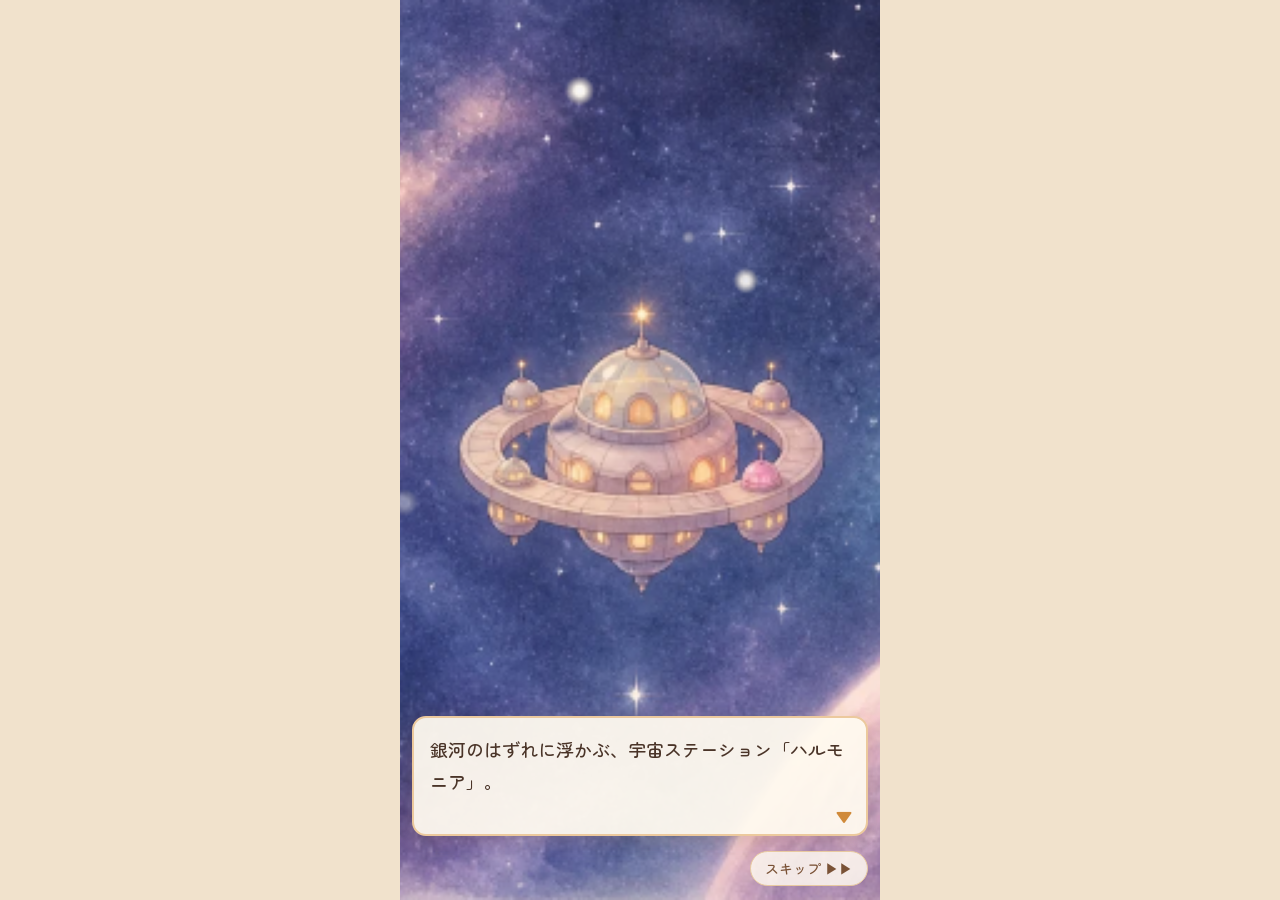
==== commit 38dd5a09: "キャラをソファの座面に座らせる（床に座って見えていたのを修正） Co-Authored-By: Claude Opus 5.5 <noreply@anthropic.com>" ====
--- a/index.html
+++ b/index.html
@@ -16,7 +16,7 @@
 <script>
 // 古い版がブラウザに残っていたら、最新版を読み直す
 (function () {
-  var V = '37'; window.V = V;
+  var V = '38'; window.V = V;
   fetch('version.txt?t=' + Date.now(), { cache: 'no-store' }).then(function (r) { return r.text(); }).then(function (v) {
     v = v.trim();
     if (v && v !== V && sessionStorage.getItem('kokoro_reload') !== v) {
@@ -28,7 +28,7 @@
 </script>
 <link rel="preconnect" href="https://fonts.googleapis.com">
 <link href="https://fonts.googleapis.com/css2?family=Zen+Maru+Gothic:wght@500;700&display=swap" rel="stylesheet">
-<link rel="stylesheet" href="css/style.css?v=37">
+<link rel="stylesheet" href="css/style.css?v=38">
 </head>
 <body>
 <div id="app">
@@ -38,7 +38,7 @@
     <div class="title-art"><canvas id="cv-title"></canvas></div>
     <div class="title-box">
       <p class="title-sub">宇宙ステーションの</p>
-      <h1><img class="logo" src="img/logo.png?v=37" alt="こころ診療所 ～ささやきカルテ～"></h1>
+      <h1><img class="logo" src="img/logo.png?v=38" alt="こころ診療所 ～ささやきカルテ～"></h1>
       <button class="btn big" id="btn-start">はじめる</button>
       <div class="title-links">
         <button class="btn ghost" id="btn-howto">あそびかた</button>
@@ -103,14 +103,14 @@
   <div class="modal" id="modal"><div class="sheet"><div id="modal-body"></div><button class="btn" id="modal-close">とじる</button></div></div>
 
 </div>
-<script src="js/data-patients.js?v=37"></script>
-<script src="js/data-flow.js?v=37"></script><script src="js/data-stage2.js?v=37"></script>
-<script src="js/engine.js?v=37"></script>
-<script src="js/story.js?v=37"></script>
-<script src="js/ai.js?v=37"></script>
-<script src="js/audio.js?v=37"></script>
-<script src="js/pixel.js?v=37"></script>
-<script src="js/paywall.js?v=37"></script>
-<script src="js/ui.js?v=37"></script>
+<script src="js/data-patients.js?v=38"></script>
+<script src="js/data-flow.js?v=38"></script><script src="js/data-stage2.js?v=38"></script>
+<script src="js/engine.js?v=38"></script>
+<script src="js/story.js?v=38"></script>
+<script src="js/ai.js?v=38"></script>
+<script src="js/audio.js?v=38"></script>
+<script src="js/pixel.js?v=38"></script>
+<script src="js/paywall.js?v=38"></script>
+<script src="js/ui.js?v=38"></script>
 </body>
 </html>
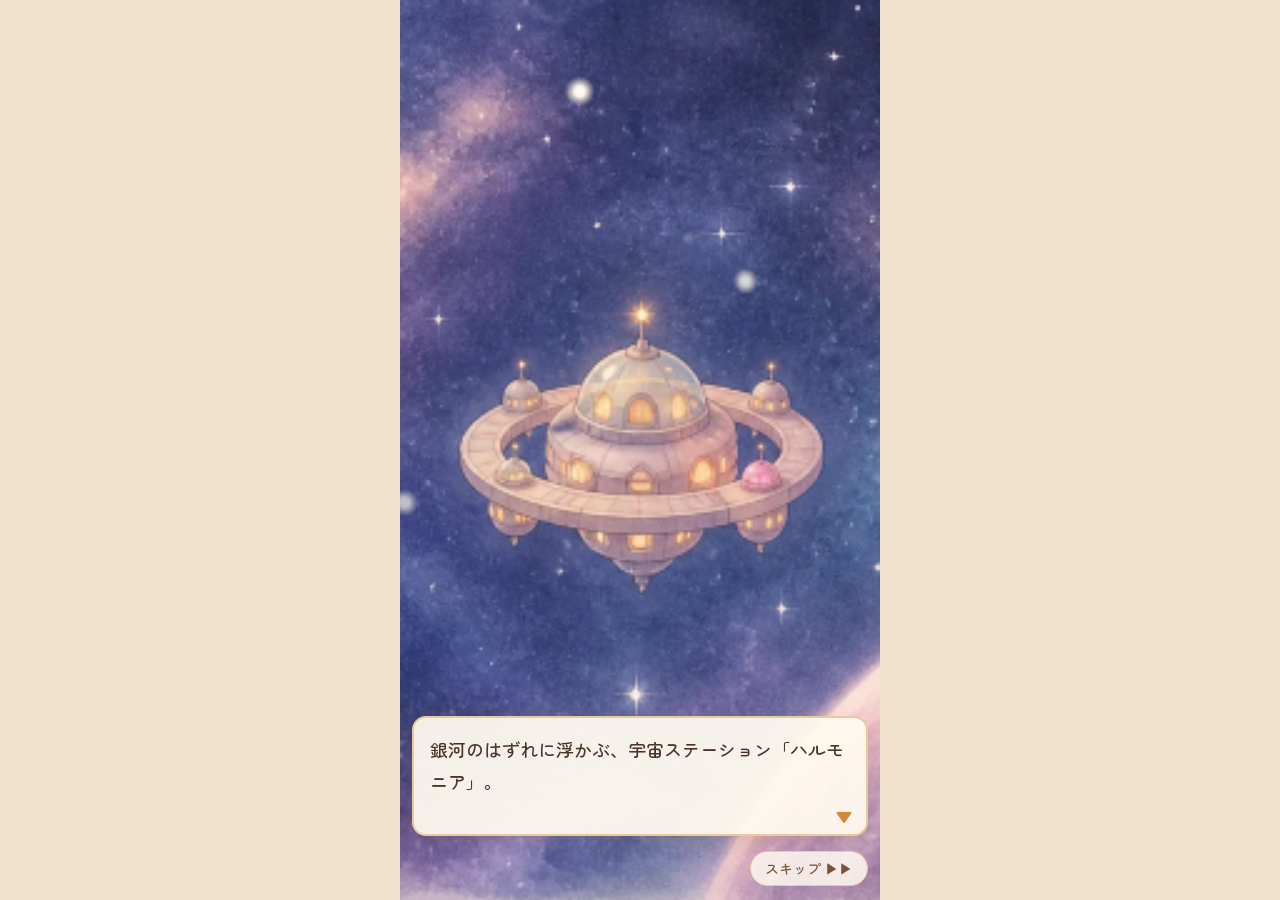
==== commit b228ed42: "となりに立つ人を大きくする（座った患者より小さく見えていた）／返事待ちで名前札だけ変わり入力文が相手のせりふに見えるのを修正 Co-Authored-By: Claude Opus 5.5 <nore" ====
--- a/index.html
+++ b/index.html
@@ -16,7 +16,7 @@
 <script>
 // 古い版がブラウザに残っていたら、最新版を読み直す
 (function () {
-  var V = '38'; window.V = V;
+  var V = '39'; window.V = V;
   fetch('version.txt?t=' + Date.now(), { cache: 'no-store' }).then(function (r) { return r.text(); }).then(function (v) {
     v = v.trim();
     if (v && v !== V && sessionStorage.getItem('kokoro_reload') !== v) {
@@ -28,7 +28,7 @@
 </script>
 <link rel="preconnect" href="https://fonts.googleapis.com">
 <link href="https://fonts.googleapis.com/css2?family=Zen+Maru+Gothic:wght@500;700&display=swap" rel="stylesheet">
-<link rel="stylesheet" href="css/style.css?v=38">
+<link rel="stylesheet" href="css/style.css?v=39">
 </head>
 <body>
 <div id="app">
@@ -38,7 +38,7 @@
     <div class="title-art"><canvas id="cv-title"></canvas></div>
     <div class="title-box">
       <p class="title-sub">宇宙ステーションの</p>
-      <h1><img class="logo" src="img/logo.png?v=38" alt="こころ診療所 ～ささやきカルテ～"></h1>
+      <h1><img class="logo" src="img/logo.png?v=39" alt="こころ診療所 ～ささやきカルテ～"></h1>
       <button class="btn big" id="btn-start">はじめる</button>
       <div class="title-links">
         <button class="btn ghost" id="btn-howto">あそびかた</button>
@@ -103,14 +103,14 @@
   <div class="modal" id="modal"><div class="sheet"><div id="modal-body"></div><button class="btn" id="modal-close">とじる</button></div></div>
 
 </div>
-<script src="js/data-patients.js?v=38"></script>
-<script src="js/data-flow.js?v=38"></script><script src="js/data-stage2.js?v=38"></script>
-<script src="js/engine.js?v=38"></script>
-<script src="js/story.js?v=38"></script>
-<script src="js/ai.js?v=38"></script>
-<script src="js/audio.js?v=38"></script>
-<script src="js/pixel.js?v=38"></script>
-<script src="js/paywall.js?v=38"></script>
-<script src="js/ui.js?v=38"></script>
+<script src="js/data-patients.js?v=39"></script>
+<script src="js/data-flow.js?v=39"></script><script src="js/data-stage2.js?v=39"></script>
+<script src="js/engine.js?v=39"></script>
+<script src="js/story.js?v=39"></script>
+<script src="js/ai.js?v=39"></script>
+<script src="js/audio.js?v=39"></script>
+<script src="js/pixel.js?v=39"></script>
+<script src="js/paywall.js?v=39"></script>
+<script src="js/ui.js?v=39"></script>
 </body>
 </html>
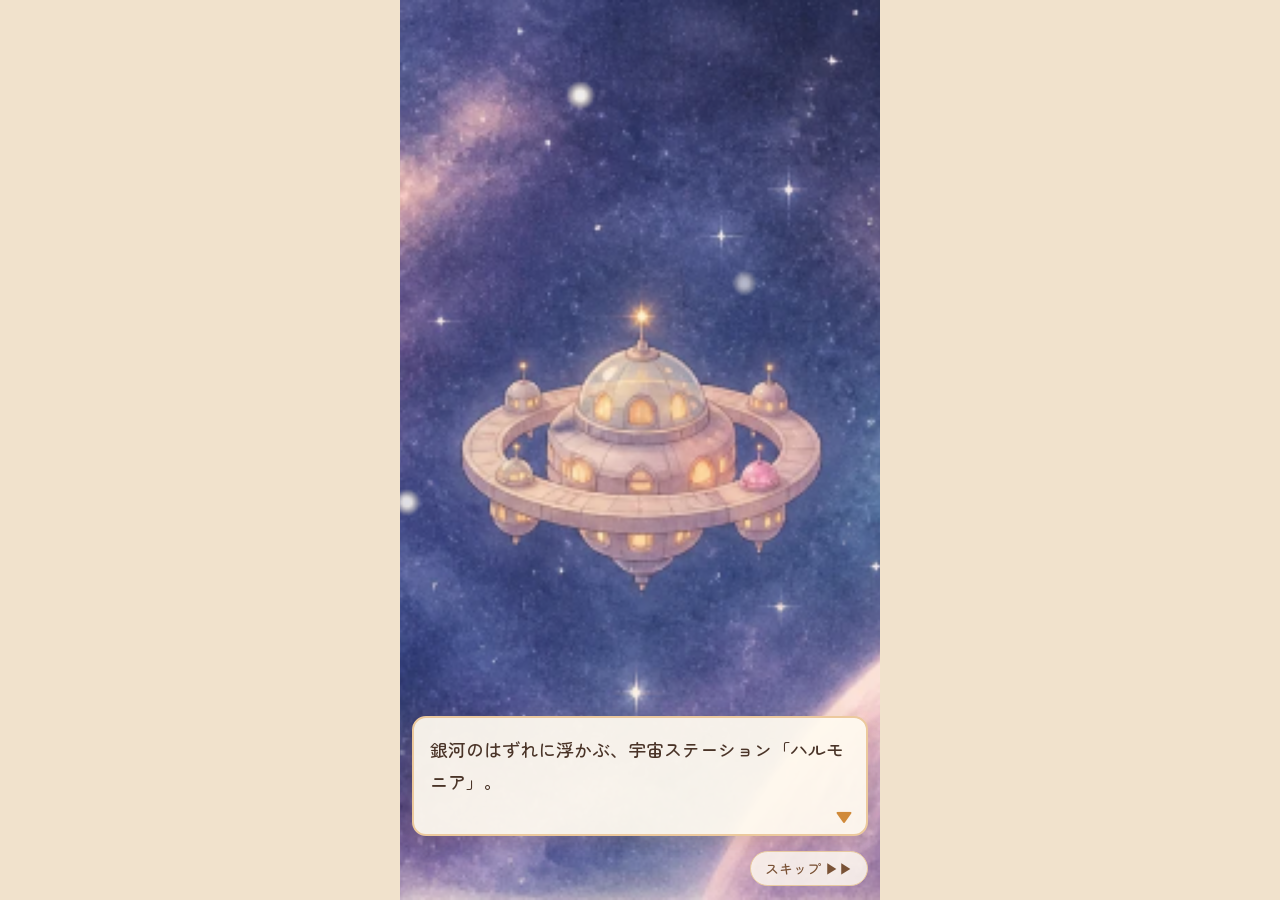
==== commit 50fa43a7: "診察に10分の制限時間（右上に残り時間・3分前と1分前にお知らせ・時間切れで帰ってしまう）、ヒントは1回だけ（使うとグレーで押せない） Co-Authored-By: Claude Opus 5.5 " ====
--- a/index.html
+++ b/index.html
@@ -16,7 +16,7 @@
 <script>
 // 古い版がブラウザに残っていたら、最新版を読み直す
 (function () {
-  var V = '39'; window.V = V;
+  var V = '40'; window.V = V;
   fetch('version.txt?t=' + Date.now(), { cache: 'no-store' }).then(function (r) { return r.text(); }).then(function (v) {
     v = v.trim();
     if (v && v !== V && sessionStorage.getItem('kokoro_reload') !== v) {
@@ -28,7 +28,7 @@
 </script>
 <link rel="preconnect" href="https://fonts.googleapis.com">
 <link href="https://fonts.googleapis.com/css2?family=Zen+Maru+Gothic:wght@500;700&display=swap" rel="stylesheet">
-<link rel="stylesheet" href="css/style.css?v=39">
+<link rel="stylesheet" href="css/style.css?v=40">
 </head>
 <body>
 <div id="app">
@@ -38,7 +38,7 @@
     <div class="title-art"><canvas id="cv-title"></canvas></div>
     <div class="title-box">
       <p class="title-sub">宇宙ステーションの</p>
-      <h1><img class="logo" src="img/logo.png?v=39" alt="こころ診療所 ～ささやきカルテ～"></h1>
+      <h1><img class="logo" src="img/logo.png?v=40" alt="こころ診療所 ～ささやきカルテ～"></h1>
       <button class="btn big" id="btn-start">はじめる</button>
       <div class="title-links">
         <button class="btn ghost" id="btn-howto">あそびかた</button>
@@ -78,6 +78,7 @@
     <div class="stage">
       <canvas id="cv-scene"></canvas>
       <div class="phase-tag" id="phase-tag"></div>
+      <div class="timer" id="s-timer" title="診察の残り時間">⏱ 10:00</div>
       <div class="toast" id="toast"></div>
     </div>
     <div class="dialog" id="dialog">
@@ -89,7 +90,7 @@
     <div class="tools">
       <button class="tool" id="btn-karte">📋 カルテ<i id="karte-badge"></i></button>
       <button class="tool" id="btn-log">💬 ログ</button>
-      <button class="tool hint" id="btn-hint" disabled>💡 ヒント</button>
+      <button class="tool hint" id="btn-hint" disabled>💡 ヒント<small>1回</small></button>
       <button class="tool music-btn small">🎵</button>
     </div>
     <div class="chips" id="chips"></div>
@@ -103,14 +104,14 @@
   <div class="modal" id="modal"><div class="sheet"><div id="modal-body"></div><button class="btn" id="modal-close">とじる</button></div></div>
 
 </div>
-<script src="js/data-patients.js?v=39"></script>
-<script src="js/data-flow.js?v=39"></script><script src="js/data-stage2.js?v=39"></script>
-<script src="js/engine.js?v=39"></script>
-<script src="js/story.js?v=39"></script>
-<script src="js/ai.js?v=39"></script>
-<script src="js/audio.js?v=39"></script>
-<script src="js/pixel.js?v=39"></script>
-<script src="js/paywall.js?v=39"></script>
-<script src="js/ui.js?v=39"></script>
+<script src="js/data-patients.js?v=40"></script>
+<script src="js/data-flow.js?v=40"></script><script src="js/data-stage2.js?v=40"></script>
+<script src="js/engine.js?v=40"></script>
+<script src="js/story.js?v=40"></script>
+<script src="js/ai.js?v=40"></script>
+<script src="js/audio.js?v=40"></script>
+<script src="js/pixel.js?v=40"></script>
+<script src="js/paywall.js?v=40"></script>
+<script src="js/ui.js?v=40"></script>
 </body>
 </html>
--- a/css/style.css
+++ b/css/style.css
@@ -67,6 +67,11 @@
 .stage canvas { width: 100%; }
 .phase-tag { position: absolute; left: 8px; top: 8px; font-size: 12px; background: rgba(255,248,236,.92); padding: 3px 10px; border-radius: 999px; color: #8a4f2a; box-shadow: 0 1px 4px rgba(120,80,40,.2); }
 .phase-tag:empty { display: none; }
+/* 診察の残り時間（右上） */
+.timer { position: absolute; right: 8px; top: 8px; font-size: 13px; font-weight: 700; background: rgba(255,248,236,.92); color: #6b4a36; padding: 3px 10px; border-radius: 999px; box-shadow: 0 1px 4px rgba(120,80,40,.2); font-variant-numeric: tabular-nums; }
+.timer.low { color: #fff; background: #e0603a; animation: pulse 1s infinite; }
+.timer.off { display: none; }
+.tool.hint small { font-size: 10px; margin-left: 3px; opacity: .8; }
 .phase-tag.counsel { background: #d9568a; color: #fff; }
 .toast { position: absolute; left: 8px; right: 8px; bottom: 8px; background: rgba(255,246,230,.96); color: #3a2a20; border-radius: 8px; padding: 8px 10px; font-size: 13px; line-height: 1.4; opacity: 0; transform: translateY(8px); transition: .3s; pointer-events: none; }
 .toast.show { opacity: 1; transform: none; }
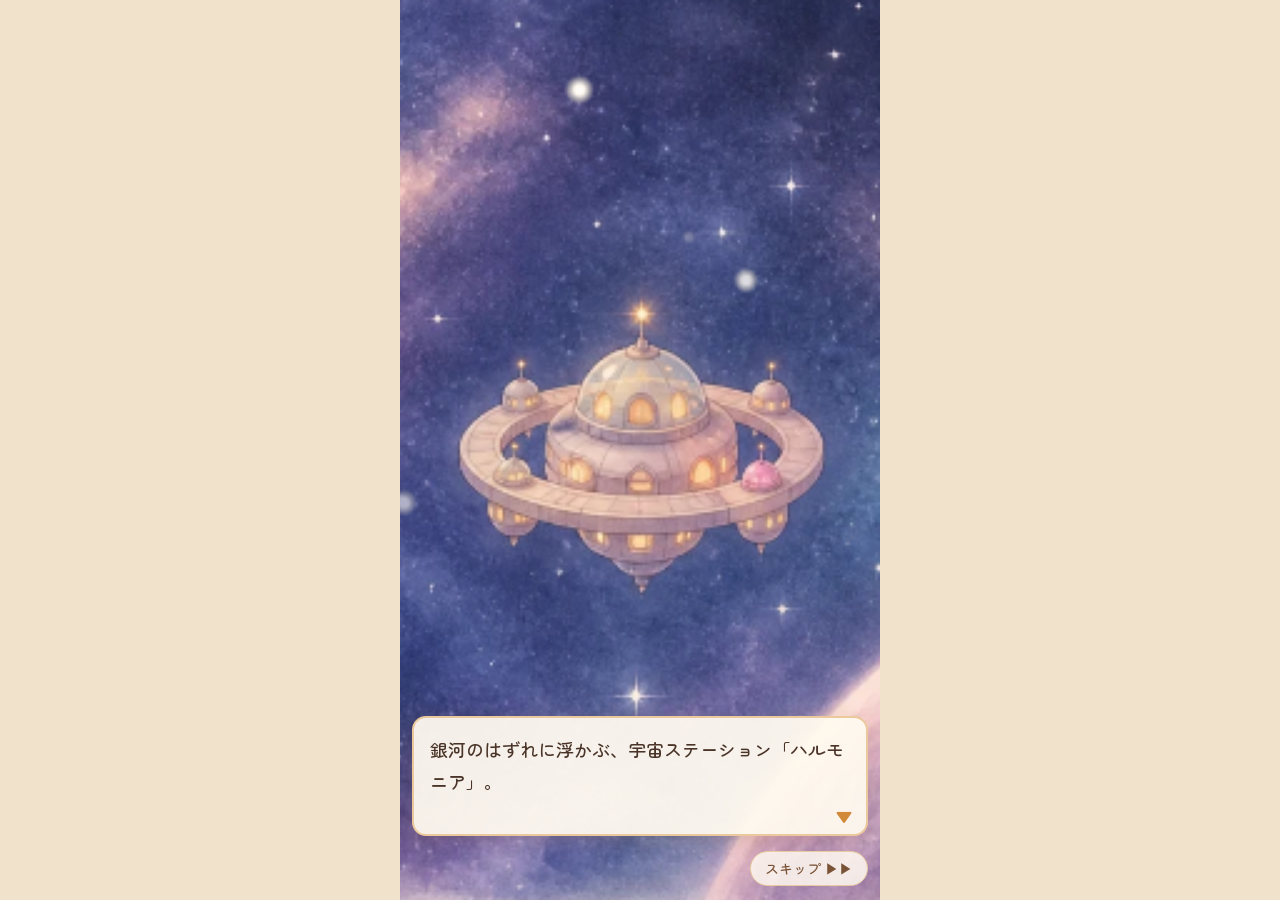
==== commit 8af2be8e: "残り1分で看護師ミケが「先生、次の患者様の時間が迫っています」と声をかける（心配顔） Co-Authored-By: Claude Opus 5.5 <noreply@anthropic.com>" ====
--- a/index.html
+++ b/index.html
@@ -16,7 +16,7 @@
 <script>
 // 古い版がブラウザに残っていたら、最新版を読み直す
 (function () {
-  var V = '40'; window.V = V;
+  var V = '41'; window.V = V;
   fetch('version.txt?t=' + Date.now(), { cache: 'no-store' }).then(function (r) { return r.text(); }).then(function (v) {
     v = v.trim();
     if (v && v !== V && sessionStorage.getItem('kokoro_reload') !== v) {
@@ -28,7 +28,7 @@
 </script>
 <link rel="preconnect" href="https://fonts.googleapis.com">
 <link href="https://fonts.googleapis.com/css2?family=Zen+Maru+Gothic:wght@500;700&display=swap" rel="stylesheet">
-<link rel="stylesheet" href="css/style.css?v=40">
+<link rel="stylesheet" href="css/style.css?v=41">
 </head>
 <body>
 <div id="app">
@@ -38,7 +38,7 @@
     <div class="title-art"><canvas id="cv-title"></canvas></div>
     <div class="title-box">
       <p class="title-sub">宇宙ステーションの</p>
-      <h1><img class="logo" src="img/logo.png?v=40" alt="こころ診療所 ～ささやきカルテ～"></h1>
+      <h1><img class="logo" src="img/logo.png?v=41" alt="こころ診療所 ～ささやきカルテ～"></h1>
       <button class="btn big" id="btn-start">はじめる</button>
       <div class="title-links">
         <button class="btn ghost" id="btn-howto">あそびかた</button>
@@ -104,14 +104,14 @@
   <div class="modal" id="modal"><div class="sheet"><div id="modal-body"></div><button class="btn" id="modal-close">とじる</button></div></div>
 
 </div>
-<script src="js/data-patients.js?v=40"></script>
-<script src="js/data-flow.js?v=40"></script><script src="js/data-stage2.js?v=40"></script>
-<script src="js/engine.js?v=40"></script>
-<script src="js/story.js?v=40"></script>
-<script src="js/ai.js?v=40"></script>
-<script src="js/audio.js?v=40"></script>
-<script src="js/pixel.js?v=40"></script>
-<script src="js/paywall.js?v=40"></script>
-<script src="js/ui.js?v=40"></script>
+<script src="js/data-patients.js?v=41"></script>
+<script src="js/data-flow.js?v=41"></script><script src="js/data-stage2.js?v=41"></script>
+<script src="js/engine.js?v=41"></script>
+<script src="js/story.js?v=41"></script>
+<script src="js/ai.js?v=41"></script>
+<script src="js/audio.js?v=41"></script>
+<script src="js/pixel.js?v=41"></script>
+<script src="js/paywall.js?v=41"></script>
+<script src="js/ui.js?v=41"></script>
 </body>
 </html>
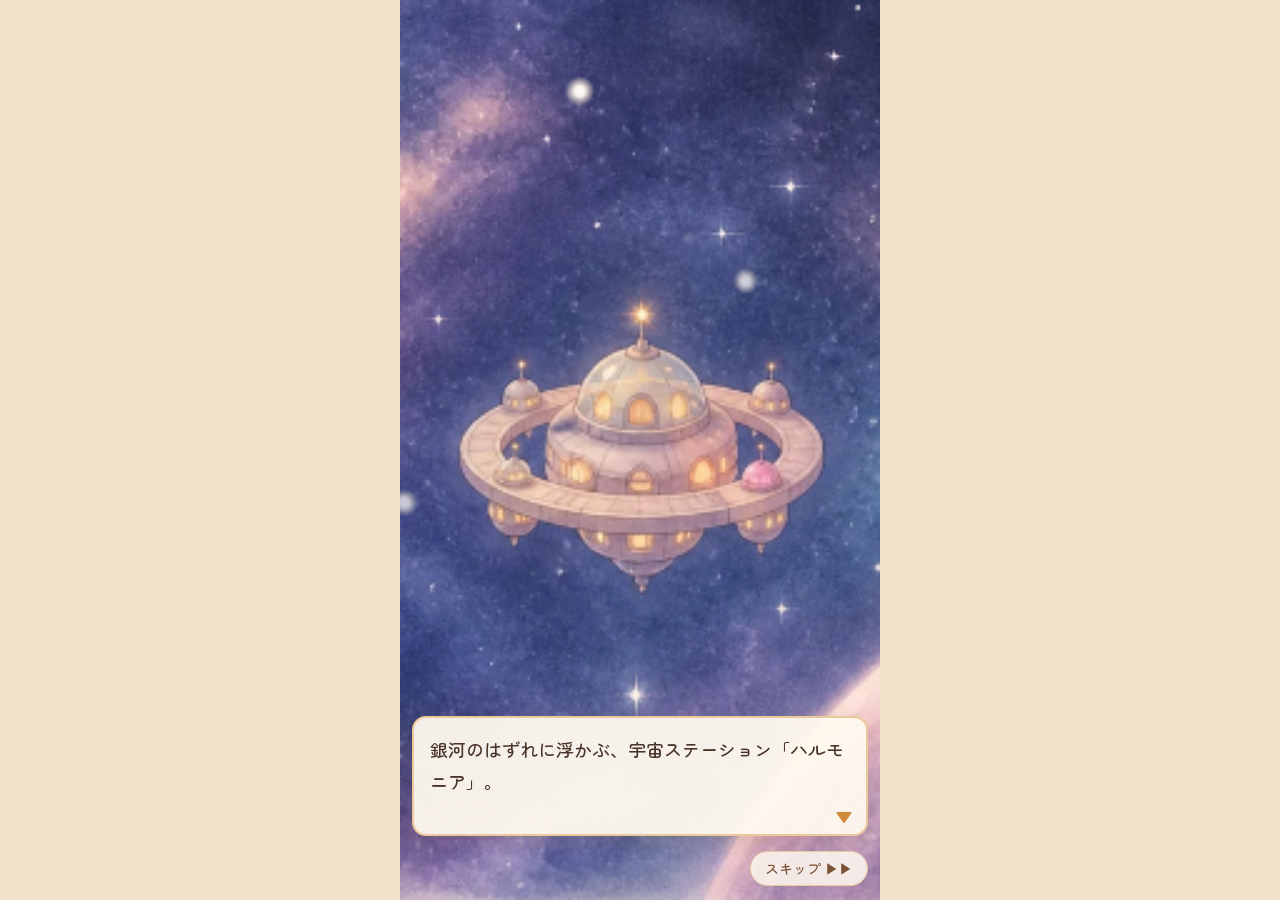
==== commit 8f95d40b: "10代テストプレイの指摘を反映：文字の速さ（ふつう/はやい/一瞬）・案内なし推理モード（+300点）・制限時間なしを設定で選べる、見のがしたエピソードの手がかり、結果画面に絵、価格を500円に Co-" ====
--- a/index.html
+++ b/index.html
@@ -16,7 +16,7 @@
 <script>
 // 古い版がブラウザに残っていたら、最新版を読み直す
 (function () {
-  var V = '41'; window.V = V;
+  var V = '42'; window.V = V;
   fetch('version.txt?t=' + Date.now(), { cache: 'no-store' }).then(function (r) { return r.text(); }).then(function (v) {
     v = v.trim();
     if (v && v !== V && sessionStorage.getItem('kokoro_reload') !== v) {
@@ -28,7 +28,7 @@
 </script>
 <link rel="preconnect" href="https://fonts.googleapis.com">
 <link href="https://fonts.googleapis.com/css2?family=Zen+Maru+Gothic:wght@500;700&display=swap" rel="stylesheet">
-<link rel="stylesheet" href="css/style.css?v=41">
+<link rel="stylesheet" href="css/style.css?v=42">
 </head>
 <body>
 <div id="app">
@@ -38,7 +38,7 @@
     <div class="title-art"><canvas id="cv-title"></canvas></div>
     <div class="title-box">
       <p class="title-sub">宇宙ステーションの</p>
-      <h1><img class="logo" src="img/logo.png?v=41" alt="こころ診療所 ～ささやきカルテ～"></h1>
+      <h1><img class="logo" src="img/logo.png?v=42" alt="こころ診療所 ～ささやきカルテ～"></h1>
       <button class="btn big" id="btn-start">はじめる</button>
       <div class="title-links">
         <button class="btn ghost" id="btn-howto">あそびかた</button>
@@ -47,6 +47,7 @@
         <button class="btn ghost" id="btn-records">🏆 記録</button>
         <button class="btn ghost" id="btn-feedback">📝 感想</button>
         <button class="btn ghost" id="btn-font">🔠 文字：ふつう</button>
+        <button class="btn ghost" id="btn-settings">⚙ 設定</button>
       </div>
     </div>
   </section>
@@ -104,14 +105,14 @@
   <div class="modal" id="modal"><div class="sheet"><div id="modal-body"></div><button class="btn" id="modal-close">とじる</button></div></div>
 
 </div>
-<script src="js/data-patients.js?v=41"></script>
-<script src="js/data-flow.js?v=41"></script><script src="js/data-stage2.js?v=41"></script>
-<script src="js/engine.js?v=41"></script>
-<script src="js/story.js?v=41"></script>
-<script src="js/ai.js?v=41"></script>
-<script src="js/audio.js?v=41"></script>
-<script src="js/pixel.js?v=41"></script>
-<script src="js/paywall.js?v=41"></script>
-<script src="js/ui.js?v=41"></script>
+<script src="js/data-patients.js?v=42"></script>
+<script src="js/data-flow.js?v=42"></script><script src="js/data-stage2.js?v=42"></script>
+<script src="js/engine.js?v=42"></script>
+<script src="js/story.js?v=42"></script>
+<script src="js/ai.js?v=42"></script>
+<script src="js/audio.js?v=42"></script>
+<script src="js/pixel.js?v=42"></script>
+<script src="js/paywall.js?v=42"></script>
+<script src="js/ui.js?v=42"></script>
 </body>
 </html>
--- a/css/style.css
+++ b/css/style.css
@@ -71,6 +71,18 @@
 .timer { position: absolute; right: 8px; top: 8px; font-size: 13px; font-weight: 700; background: rgba(255,248,236,.92); color: #6b4a36; padding: 3px 10px; border-radius: 999px; box-shadow: 0 1px 4px rgba(120,80,40,.2); font-variant-numeric: tabular-nums; }
 .timer.low { color: #fff; background: #e0603a; animation: pulse 1s infinite; }
 .timer.off { display: none; }
+/* 設定 */
+.set-row { margin: 12px 0 4px; }
+.set-row > b { display: block; margin-bottom: 6px; color: #7a4a2a; }
+.seg { display: flex; gap: 6px; flex-wrap: wrap; }
+.seg button { font: inherit; flex: 1; min-width: 80px; border: 2px solid #ecd3b2; background: #fffaf2; color: #6b4a36; border-radius: 999px; padding: 8px 6px; cursor: pointer; }
+.seg button.on { background: #f5ac6a; border-color: #f5ac6a; color: #4a2a14; font-weight: 700; }
+.set-note { font-size: 12px; color: #9a7a5a; margin: 4px 0 0; }
+/* 結果画面の絵 */
+.res-art { margin: 0 -4px 8px; }
+.res-art img { width: 100%; border-radius: 14px; display: block; box-shadow: 0 4px 14px rgba(140,90,50,.2); }
+.missed { text-align: left; margin: 6px auto 0; padding: 8px 10px; background: #fff6e3; border-radius: 10px; font-size: 13px; line-height: 1.6; max-width: 340px; color: #6b4a36; }
+.missed b { color: #c0603a; }
 .tool.hint small { font-size: 10px; margin-left: 3px; opacity: .8; }
 .phase-tag.counsel { background: #d9568a; color: #fff; }
 .toast { position: absolute; left: 8px; right: 8px; bottom: 8px; background: rgba(255,246,230,.96); color: #3a2a20; border-radius: 8px; padding: 8px 10px; font-size: 13px; line-height: 1.4; opacity: 0; transform: translateY(8px); transition: .3s; pointer-events: none; }
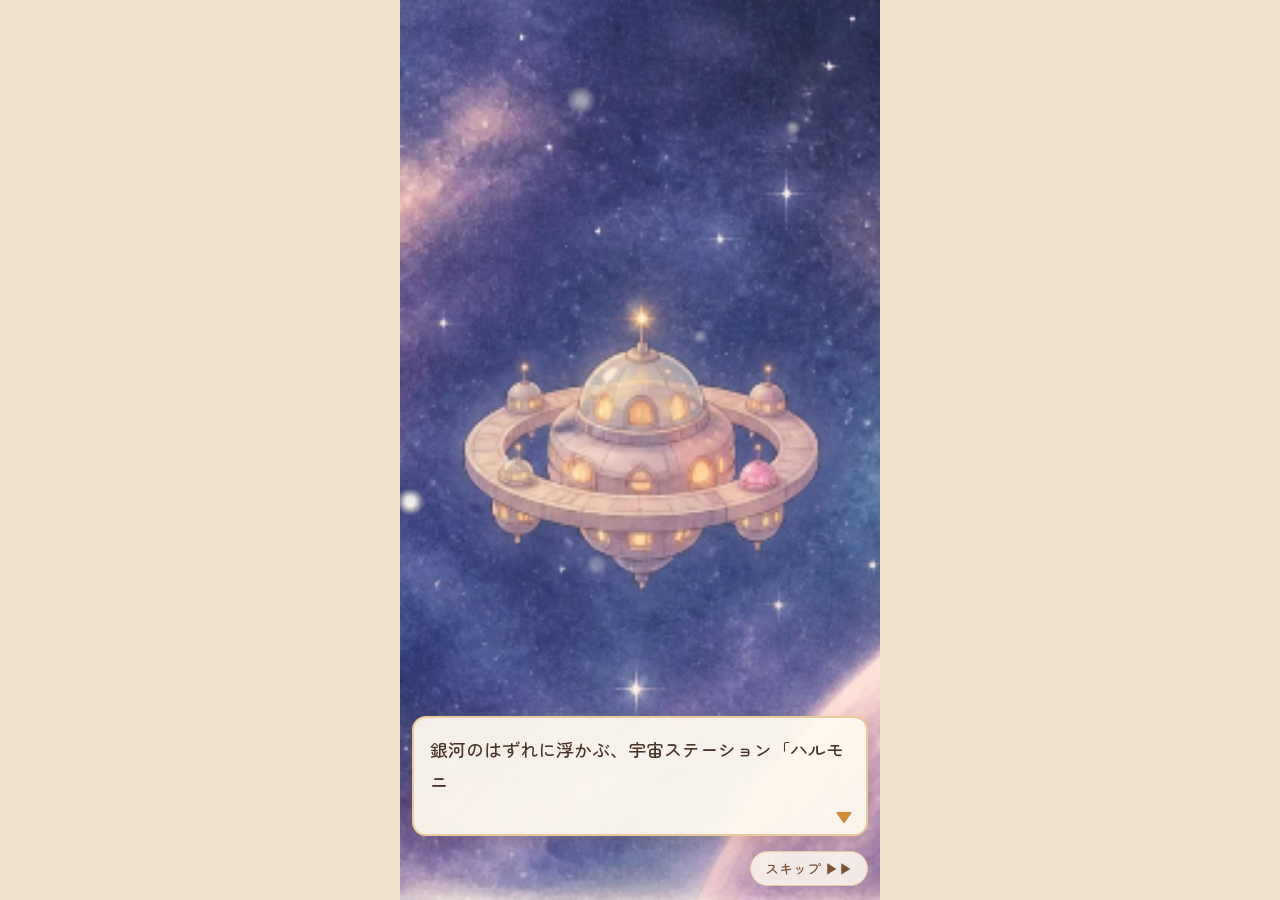
==== commit bcb5ea52: "推理モードでは看護師ミケの案内（真実にたどりついた・おしい・寄り添って等）と、外したときの代わりの質問を出さない（💡ヒント・残り1分・物語のせりふは出す） Co-Authored-By: Claude" ====
--- a/index.html
+++ b/index.html
@@ -16,7 +16,7 @@
 <script>
 // 古い版がブラウザに残っていたら、最新版を読み直す
 (function () {
-  var V = '42'; window.V = V;
+  var V = '43'; window.V = V;
   fetch('version.txt?t=' + Date.now(), { cache: 'no-store' }).then(function (r) { return r.text(); }).then(function (v) {
     v = v.trim();
     if (v && v !== V && sessionStorage.getItem('kokoro_reload') !== v) {
@@ -28,7 +28,7 @@
 </script>
 <link rel="preconnect" href="https://fonts.googleapis.com">
 <link href="https://fonts.googleapis.com/css2?family=Zen+Maru+Gothic:wght@500;700&display=swap" rel="stylesheet">
-<link rel="stylesheet" href="css/style.css?v=42">
+<link rel="stylesheet" href="css/style.css?v=43">
 </head>
 <body>
 <div id="app">
@@ -38,7 +38,7 @@
     <div class="title-art"><canvas id="cv-title"></canvas></div>
     <div class="title-box">
       <p class="title-sub">宇宙ステーションの</p>
-      <h1><img class="logo" src="img/logo.png?v=42" alt="こころ診療所 ～ささやきカルテ～"></h1>
+      <h1><img class="logo" src="img/logo.png?v=43" alt="こころ診療所 ～ささやきカルテ～"></h1>
       <button class="btn big" id="btn-start">はじめる</button>
       <div class="title-links">
         <button class="btn ghost" id="btn-howto">あそびかた</button>
@@ -105,14 +105,14 @@
   <div class="modal" id="modal"><div class="sheet"><div id="modal-body"></div><button class="btn" id="modal-close">とじる</button></div></div>
 
 </div>
-<script src="js/data-patients.js?v=42"></script>
-<script src="js/data-flow.js?v=42"></script><script src="js/data-stage2.js?v=42"></script>
-<script src="js/engine.js?v=42"></script>
-<script src="js/story.js?v=42"></script>
-<script src="js/ai.js?v=42"></script>
-<script src="js/audio.js?v=42"></script>
-<script src="js/pixel.js?v=42"></script>
-<script src="js/paywall.js?v=42"></script>
-<script src="js/ui.js?v=42"></script>
+<script src="js/data-patients.js?v=43"></script>
+<script src="js/data-flow.js?v=43"></script><script src="js/data-stage2.js?v=43"></script>
+<script src="js/engine.js?v=43"></script>
+<script src="js/story.js?v=43"></script>
+<script src="js/ai.js?v=43"></script>
+<script src="js/audio.js?v=43"></script>
+<script src="js/pixel.js?v=43"></script>
+<script src="js/paywall.js?v=43"></script>
+<script src="js/ui.js?v=43"></script>
 </body>
 </html>
